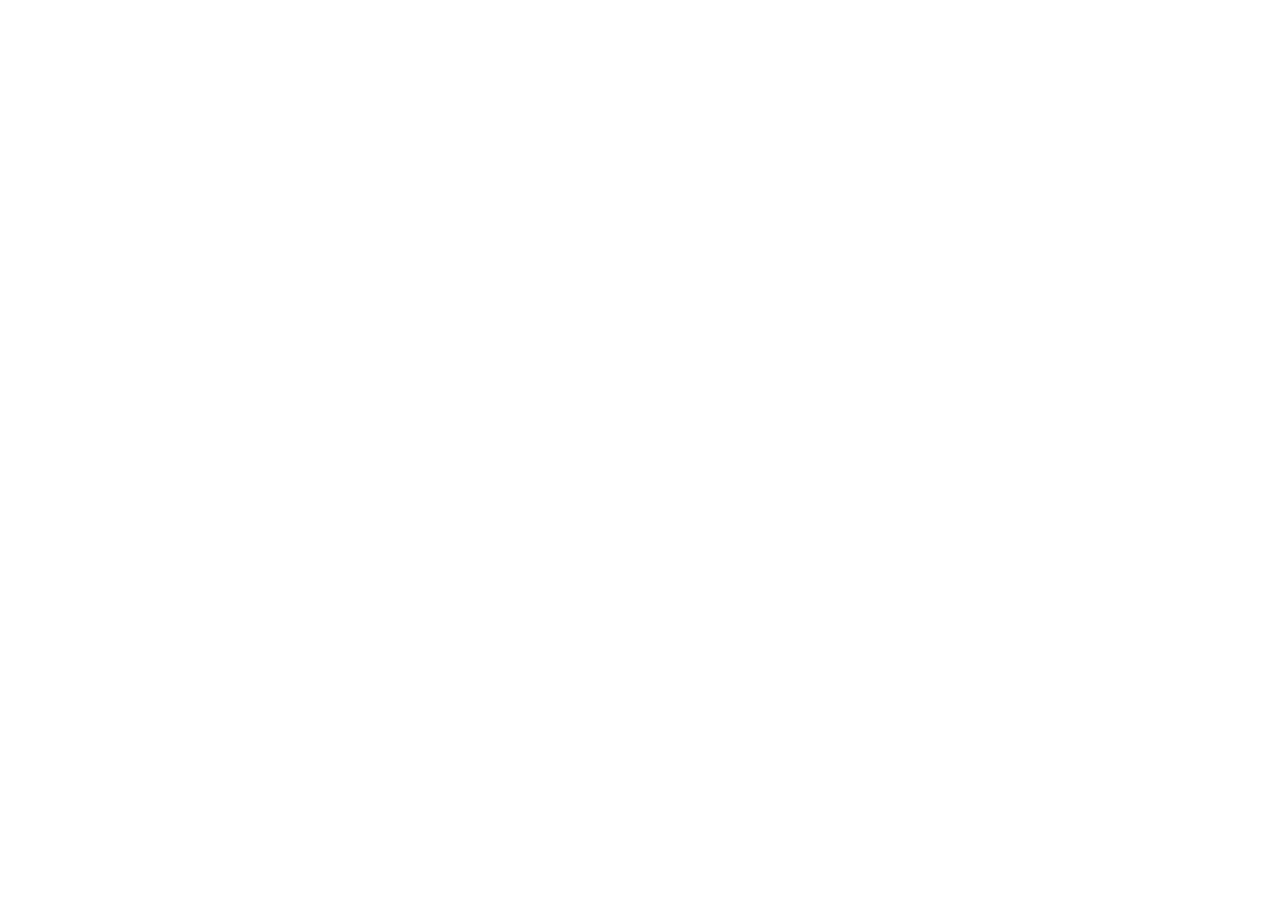
==== admin/index.html @ f2298cb0 "Add files via upload" ====
<!DOCTYPE html>
<html lang="es">
<head>
  <meta charset="utf-8" />
  <meta name="viewport" content="width=device-width, initial-scale=1.0" />
  <title>WildMilu · Panel de Milagros</title>
  <!-- Login (Netlify Identity) -->
  <script src="https://identity.netlify.com/v1/netlify-identity-widget.js"></script>
</head>
<body>
  <!-- ⚠️ IMPORTANTE: versión FIJA de Decap (no "^3.0.0").
       La 3.13.0+ tiene un bug que rompe la vista previa de imágenes,
       por eso fijamos una versión estable anterior. -->
  <script src="https://unpkg.com/decap-cms@3.12.0/dist/decap-cms.js"></script>
</body>
</html>
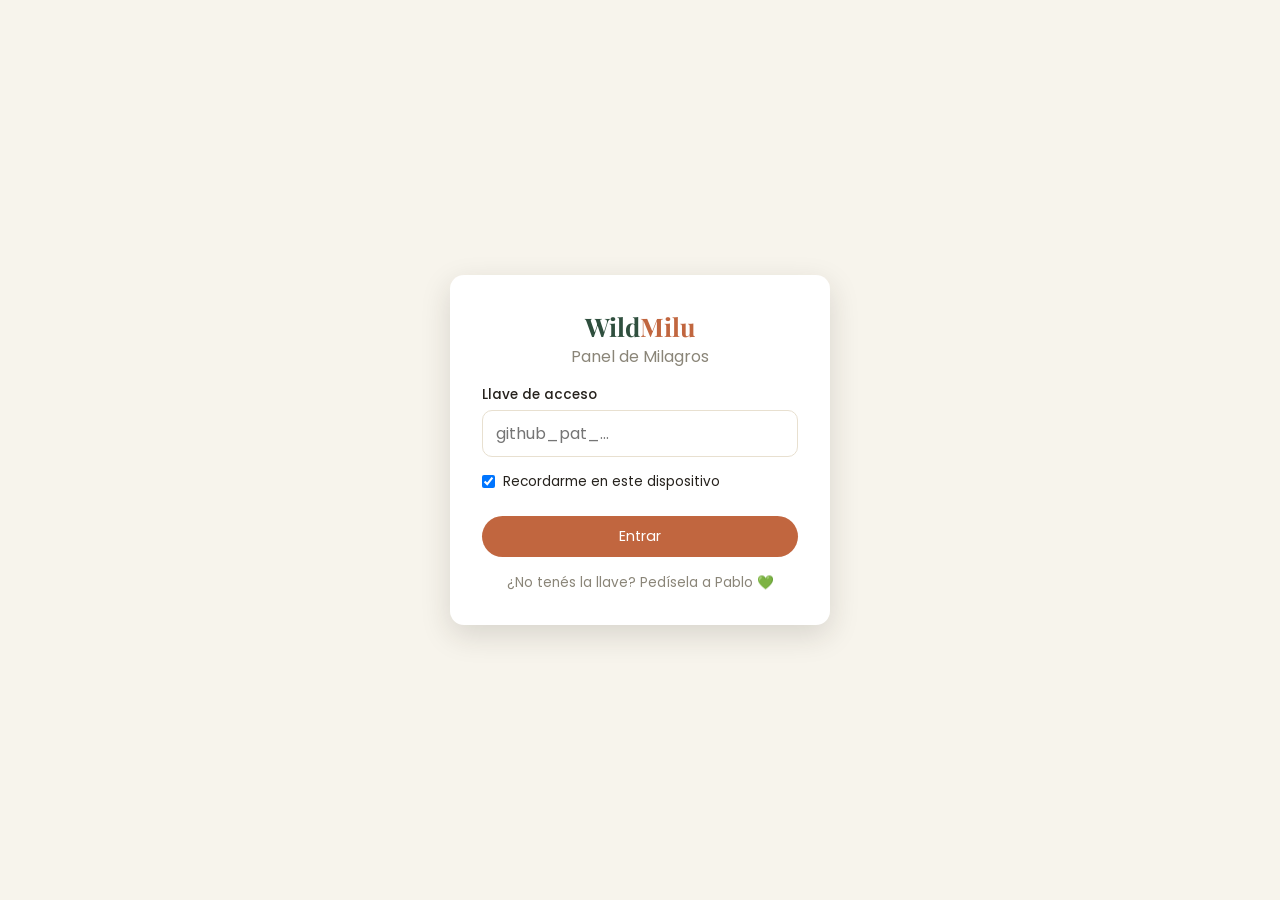
==== commit a13aa4e0: "Independizar el sitio de Netlify: panel propio sobre la API de GitHub - Nuevo panel /admin (HTML+JS " ====
--- a/admin/index.html
+++ b/admin/index.html
@@ -1,16 +1,107 @@
 <!DOCTYPE html>
 <html lang="es">
 <head>
-  <meta charset="utf-8" />
-  <meta name="viewport" content="width=device-width, initial-scale=1.0" />
+  <meta charset="utf-8">
+  <meta name="viewport" content="width=device-width, initial-scale=1.0">
+  <meta name="robots" content="noindex">
   <title>WildMilu · Panel de Milagros</title>
-  <!-- Login (Netlify Identity) -->
-  <script src="https://identity.netlify.com/v1/netlify-identity-widget.js"></script>
+  <link rel="preconnect" href="https://fonts.googleapis.com">
+  <link rel="preconnect" href="https://fonts.gstatic.com" crossorigin>
+  <link href="https://fonts.googleapis.com/css2?family=Playfair+Display:wght@500;700&family=Poppins:wght@300;400;500&display=swap" rel="stylesheet">
+  <link rel="stylesheet" href="admin.css">
 </head>
 <body>
-  <!-- ⚠️ IMPORTANTE: versión FIJA de Decap (no "^3.0.0").
-       La 3.13.0+ tiene un bug que rompe la vista previa de imágenes,
-       por eso fijamos una versión estable anterior. -->
-  <script src="https://unpkg.com/decap-cms@3.12.0/dist/decap-cms.js"></script>
+
+  <!-- ===================== LOGIN ===================== -->
+  <main class="login" id="vista-login" hidden>
+    <div class="login__caja">
+      <div class="logo">Wild<span>Milu</span></div>
+      <p class="login__sub">Panel de Milagros</p>
+      <form id="form-login">
+        <label for="token">Llave de acceso</label>
+        <input id="token" type="password" autocomplete="current-password" placeholder="github_pat_..." required>
+        <label class="check"><input id="recordar" type="checkbox" checked> Recordarme en este dispositivo</label>
+        <button class="btn btn--primario" type="submit">Entrar</button>
+        <p class="error" id="login-error" hidden></p>
+      </form>
+      <p class="ayuda">¿No tenés la llave? Pedísela a Pablo 💚</p>
+    </div>
+  </main>
+
+  <!-- ===================== PANEL ===================== -->
+  <div id="vista-panel" hidden>
+    <header class="barra">
+      <div class="logo">Wild<span>Milu</span> <small>panel</small></div>
+      <nav>
+        <a class="btn btn--suave" href="../" target="_blank" rel="noopener">Ver sitio</a>
+        <button class="btn btn--suave" id="btn-salir" type="button">Salir</button>
+      </nav>
+    </header>
+
+    <div class="pendientes" id="pendientes" hidden>
+      <span id="pendientes-texto"></span>
+      <div>
+        <button class="btn btn--suave" id="btn-descartar" type="button">Descartar</button>
+        <button class="btn btn--primario" id="btn-publicar" type="button">Publicar</button>
+      </div>
+    </div>
+
+    <main class="contenido">
+      <div class="encabezado">
+        <h1>Tus fotos <span id="contador"></span></h1>
+        <button class="btn btn--primario" id="btn-agregar" type="button">+ Agregar foto</button>
+      </div>
+      <p class="ayuda">Los cambios se guardan acá y se ven en la web recién cuando tocás <b>Publicar</b>.</p>
+      <ul class="lista" id="lista"></ul>
+    </main>
+  </div>
+
+  <!-- ===================== FORMULARIO FOTO ===================== -->
+  <dialog id="dialogo">
+    <form id="form-foto" method="dialog">
+      <h2 id="dialogo-titulo">Agregar foto</h2>
+
+      <div class="campo-imagen">
+        <img id="vista-previa" alt="" hidden>
+        <label class="btn btn--suave" for="archivo" id="archivo-label">Elegir foto</label>
+        <input id="archivo" type="file" accept="image/*" hidden>
+        <small id="archivo-info"></small>
+      </div>
+
+      <label for="f-titulo">Título *</label>
+      <input id="f-titulo" required placeholder="Ej: Zorzal al amanecer">
+
+      <label for="f-especie">Especie</label>
+      <input id="f-especie" placeholder="Nombre común o científico">
+
+      <label for="f-categoria">Categoría</label>
+      <select id="f-categoria"></select>
+
+      <div class="fila">
+        <div>
+          <label for="f-lugar">Lugar</label>
+          <input id="f-lugar" placeholder="Dónde la sacaste">
+        </div>
+        <div>
+          <label for="f-fecha">Fecha</label>
+          <input id="f-fecha" placeholder="Ej: Enero 2026">
+        </div>
+      </div>
+
+      <label for="f-descripcion">Descripción / anécdota</label>
+      <textarea id="f-descripcion" rows="3"></textarea>
+
+      <p class="error" id="form-error" hidden></p>
+
+      <div class="acciones">
+        <button class="btn btn--suave" type="button" id="btn-cancelar">Cancelar</button>
+        <button class="btn btn--primario" type="submit" id="btn-guardar">Guardar</button>
+      </div>
+    </form>
+  </dialog>
+
+  <div class="aviso" id="aviso" hidden></div>
+
+  <script src="admin.js"></script>
 </body>
 </html>
--- a/admin/admin.css
+++ b/admin/admin.css
@@ -0,0 +1,131 @@
+/* =====================================================================
+   WildMilu · ESTILOS DEL PANEL
+   Misma paleta que el sitio (css/styles.css).
+   ===================================================================== */
+
+:root {
+  --verde-bosque: #2f4f3e;
+  --verde-hoja:   #5a7d5a;
+  --crema:        #f7f4ec;
+  --arena:        #e8e0d0;
+  --terracota:    #c1663f;
+  --carbon:       #26221d;
+  --gris-suave:   #8a8578;
+  --rojo:         #b23a2e;
+
+  --fuente-titulo: "Playfair Display", Georgia, serif;
+  --fuente-texto:  "Poppins", "Segoe UI", system-ui, sans-serif;
+  --sombra: 0 10px 30px rgba(38, 34, 29, 0.15);
+  --radio: 14px;
+}
+
+* { margin: 0; padding: 0; box-sizing: border-box; }
+[hidden] { display: none !important; }
+body {
+  font-family: var(--fuente-texto);
+  color: var(--carbon);
+  background: var(--crema);
+  line-height: 1.5;
+}
+
+.logo { font-family: var(--fuente-titulo); font-size: 1.6rem; font-weight: 700; color: var(--verde-bosque); }
+.logo span { color: var(--terracota); }
+.logo small { font-family: var(--fuente-texto); font-size: .8rem; font-weight: 400; color: var(--gris-suave); }
+
+.btn {
+  font: inherit; font-size: .9rem; cursor: pointer; border: none;
+  padding: .6rem 1.1rem; border-radius: 999px; text-decoration: none;
+  display: inline-flex; align-items: center; justify-content: center; gap: .3rem;
+  transition: opacity .2s, background .2s;
+}
+.btn:disabled { opacity: .5; cursor: wait; }
+.btn--primario { background: var(--terracota); color: #fff; }
+.btn--primario:hover { opacity: .9; }
+.btn--suave { background: var(--arena); color: var(--carbon); }
+.btn--suave:hover { background: #ddd3bf; }
+.btn--icono { padding: .45rem .7rem; }
+.btn--peligro { background: transparent; color: var(--rojo); }
+.btn--peligro:hover { background: #f3dcd8; }
+
+label { display: block; font-size: .85rem; font-weight: 500; margin: .9rem 0 .3rem; }
+input, select, textarea {
+  width: 100%; font: inherit; font-size: 1rem; color: var(--carbon);
+  padding: .65rem .8rem; border: 1px solid var(--arena); border-radius: 10px; background: #fff;
+}
+input:focus, select:focus, textarea:focus { outline: 2px solid var(--verde-hoja); border-color: transparent; }
+textarea { resize: vertical; }
+.check { display: flex; align-items: center; gap: .5rem; font-weight: 400; }
+.check input { width: auto; }
+
+.error { color: var(--rojo); font-size: .9rem; margin-top: .8rem; }
+.ayuda { color: var(--gris-suave); font-size: .85rem; margin-top: 1rem; }
+
+/* ---------- Login ---------- */
+.login { min-height: 100vh; display: grid; place-items: center; padding: 1rem; }
+.login__caja {
+  width: 100%; max-width: 380px; background: #fff; padding: 2rem;
+  border-radius: var(--radio); box-shadow: var(--sombra); text-align: center;
+}
+.login__caja form { text-align: left; margin-top: 1rem; }
+.login__caja .btn { width: 100%; margin-top: 1.2rem; }
+.login__sub { color: var(--gris-suave); }
+
+/* ---------- Barra superior ---------- */
+.barra {
+  display: flex; align-items: center; justify-content: space-between; gap: 1rem;
+  padding: .8rem 1rem; background: #fff; border-bottom: 1px solid var(--arena);
+}
+.barra nav { display: flex; gap: .5rem; }
+
+.pendientes {
+  position: sticky; top: 0; z-index: 10;
+  display: flex; align-items: center; justify-content: space-between; flex-wrap: wrap; gap: .6rem;
+  padding: .7rem 1rem; background: var(--verde-bosque); color: #fff;
+}
+.pendientes div { display: flex; gap: .5rem; }
+
+/* ---------- Lista de fotos ---------- */
+.contenido { max-width: 820px; margin: 0 auto; padding: 1.5rem 1rem 4rem; }
+.encabezado { display: flex; align-items: center; justify-content: space-between; gap: 1rem; flex-wrap: wrap; }
+.encabezado h1 { font-family: var(--fuente-titulo); color: var(--verde-bosque); font-size: 1.8rem; }
+.encabezado h1 span { font-family: var(--fuente-texto); font-size: 1rem; color: var(--gris-suave); font-weight: 400; }
+
+.lista { list-style: none; margin-top: 1.2rem; display: grid; gap: .7rem; }
+.item {
+  display: grid; grid-template-columns: 84px 1fr auto; gap: .9rem; align-items: center;
+  background: #fff; padding: .6rem; border-radius: var(--radio); box-shadow: 0 2px 8px rgba(38,34,29,.06);
+}
+.item img { width: 84px; height: 64px; object-fit: cover; border-radius: 8px; background: var(--arena); }
+.item__texto { min-width: 0; }
+.item__titulo { font-weight: 500; overflow: hidden; text-overflow: ellipsis; white-space: nowrap; }
+.item__meta { font-size: .8rem; color: var(--gris-suave); overflow: hidden; text-overflow: ellipsis; white-space: nowrap; }
+.item__acciones { display: flex; gap: .25rem; flex-wrap: wrap; justify-content: flex-end; }
+.etiqueta { font-size: .7rem; background: var(--terracota); color: #fff; padding: .05rem .45rem; border-radius: 999px; margin-left: .3rem; vertical-align: middle; }
+
+@media (max-width: 560px) {
+  .item { grid-template-columns: 72px 1fr; }
+  .item img { width: 72px; height: 56px; }
+  .item__acciones { grid-column: 1 / -1; justify-content: flex-start; }
+}
+
+/* ---------- Diálogo ---------- */
+dialog {
+  width: min(560px, calc(100% - 2rem)); max-height: calc(100% - 2rem);
+  margin: auto; border: none; border-radius: var(--radio); box-shadow: var(--sombra); padding: 1.5rem;
+}
+dialog::backdrop { background: rgba(38, 34, 29, .55); }
+dialog h2 { font-family: var(--fuente-titulo); color: var(--verde-bosque); }
+.campo-imagen { display: grid; gap: .5rem; justify-items: start; margin-top: 1rem; }
+.campo-imagen img { width: 100%; max-height: 260px; object-fit: contain; border-radius: 10px; background: var(--arena); }
+.campo-imagen small { color: var(--gris-suave); }
+.fila { display: grid; grid-template-columns: 1fr 1fr; gap: .8rem; }
+@media (max-width: 480px) { .fila { grid-template-columns: 1fr; } }
+.acciones { display: flex; justify-content: flex-end; gap: .5rem; margin-top: 1.4rem; }
+
+/* ---------- Aviso flotante ---------- */
+.aviso {
+  position: fixed; left: 50%; bottom: 1.2rem; transform: translateX(-50%); z-index: 100;
+  max-width: calc(100% - 2rem); padding: .8rem 1.2rem; border-radius: 12px;
+  background: var(--carbon); color: #fff; box-shadow: var(--sombra); font-size: .9rem;
+}
+.aviso.error-aviso { background: var(--rojo); }
